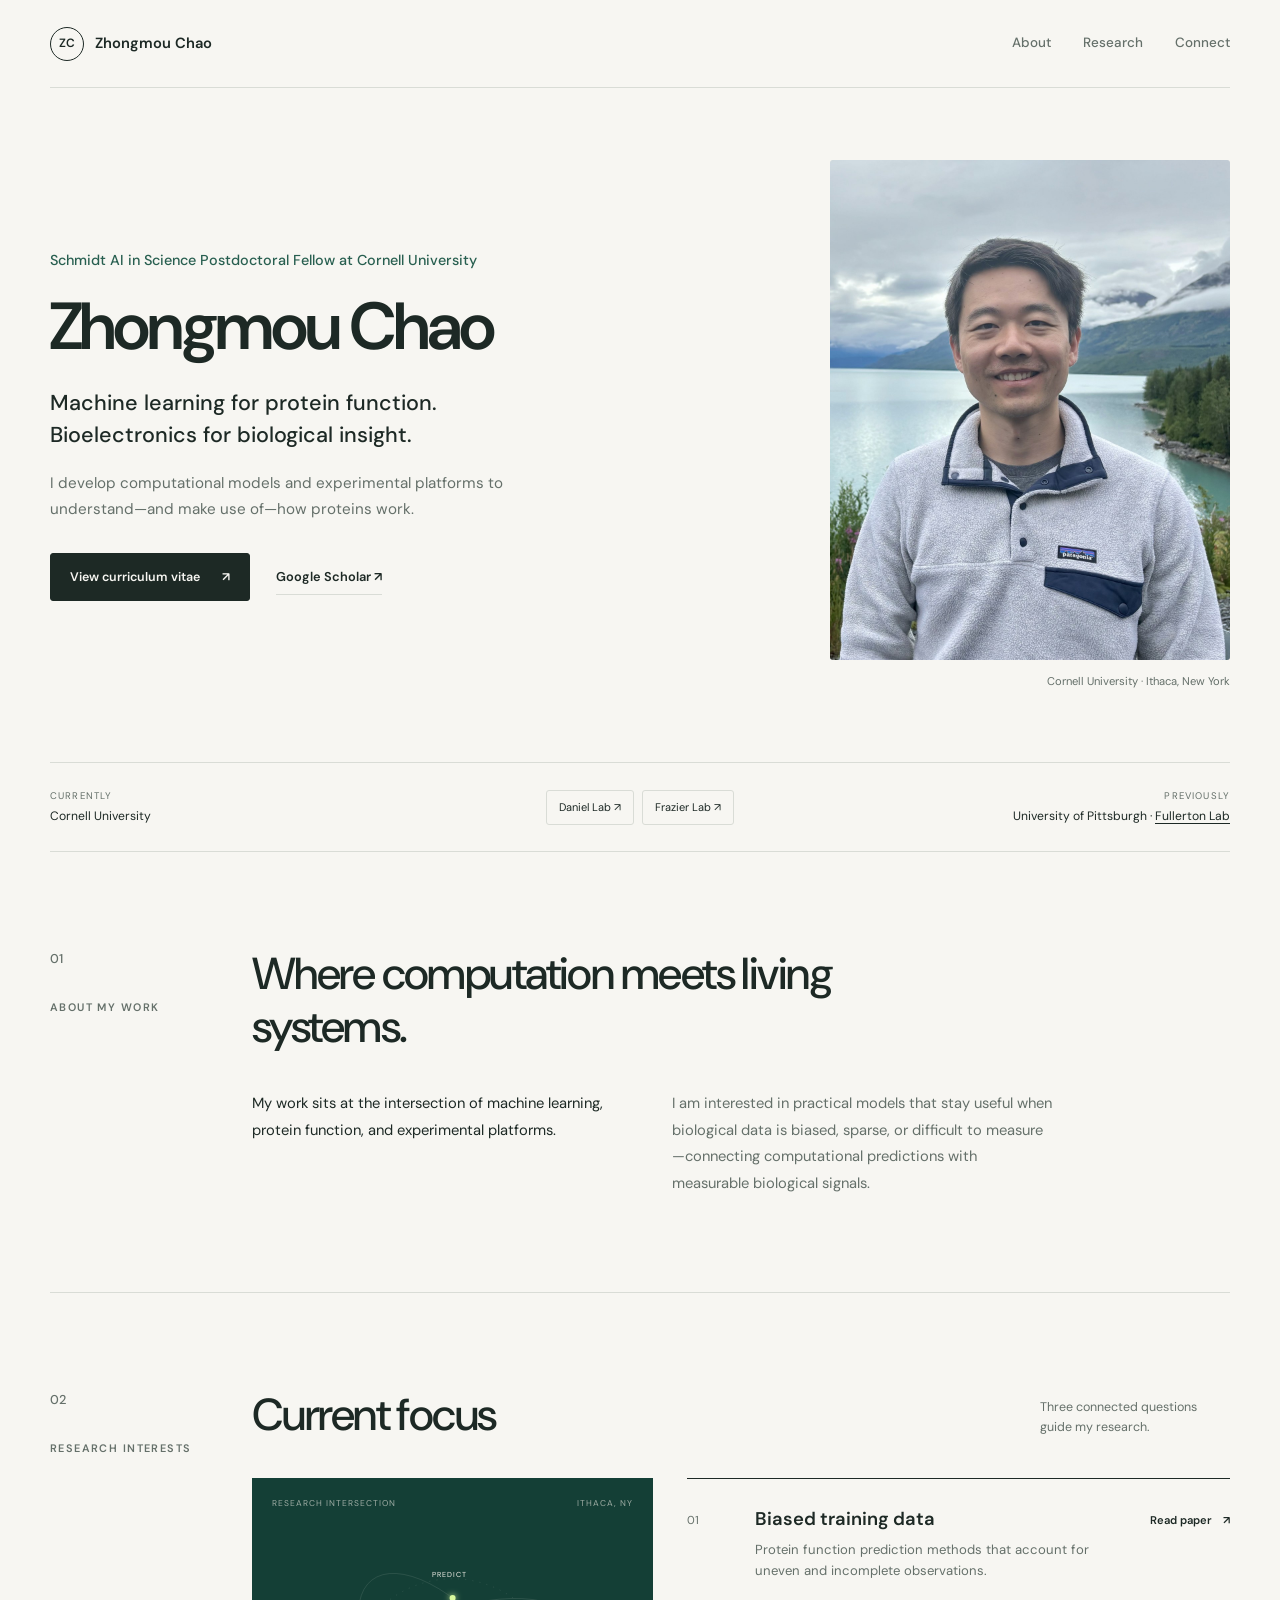
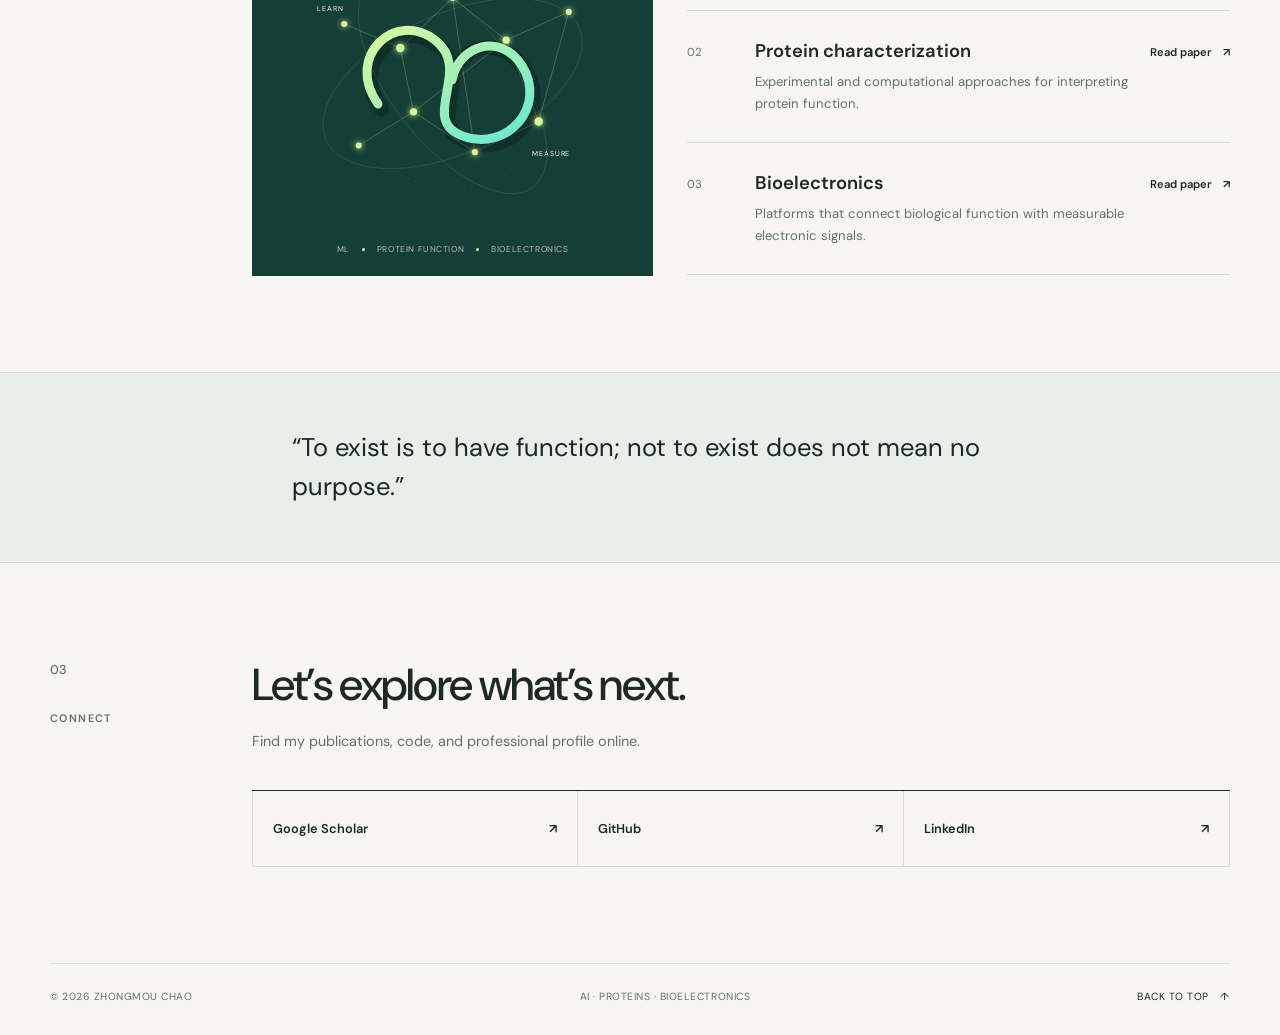
==== index.html @ 531c8c74 "Add files via upload replaced the index" ====
<!doctype html>
<html lang="en">
  <head>
    <meta charset="utf-8">
    <meta name="viewport" content="width=device-width, initial-scale=1">
    <meta name="description" content="Zhongmou Chao is a Schmidt AI in Science Postdoctoral Fellow at Cornell University, working across machine learning, protein function, and bioelectronics.">
    <meta name="theme-color" content="#f7f6f2">
    <title>Zhongmou Chao — Cornell University</title>
    <link rel="preconnect" href="https://fonts.googleapis.com">
    <link rel="preconnect" href="https://fonts.gstatic.com" crossorigin>
    <link href="https://fonts.googleapis.com/css2?family=DM+Sans:wght@400;500;600;700&amp;display=swap" rel="stylesheet">
    <link rel="stylesheet" href="style.css">
    <script src="script.js" type="module"></script>
  </head>
  <body>
    <a class="skip-link" href="#main">Skip to content</a>

    <header class="site-header">
      <a class="brand" href="#top" aria-label="Zhongmou Chao home">
        <span class="brand-mark" aria-hidden="true">ZC</span>
        <span>Zhongmou Chao</span>
      </a>
      <nav class="nav" aria-label="Primary navigation">
        <a href="#about">About</a>
        <a href="#research">Research</a>
        <a href="#links">Connect</a>
      </nav>
    </header>

    <main id="main">
      <section class="hero" id="top" aria-labelledby="hero-title">
        <div class="hero-copy reveal">
          <p class="eyebrow">Schmidt AI in Science Postdoctoral Fellow at Cornell University</p>
          <h1 id="hero-title">Zhongmou Chao</h1>
          <p class="intro">Machine learning for protein function.<br> Bioelectronics for biological insight.</p>
          <p class="hero-description">I develop computational models and experimental platforms to understand—and make use of—how proteins work.</p>
          <div class="hero-actions">
            <a class="button primary" href="26zc1003_CV.pdf" target="_blank" rel="noreferrer">View curriculum vitae <span aria-hidden="true">↗</span></a>
            <a class="text-link" href="https://scholar.google.com/citations?hl=en&amp;user=qKPkZWYAAAAJ" target="_blank" rel="noreferrer">Google Scholar <span aria-hidden="true">↗</span></a>
          </div>
        </div>

        <figure class="hero-portrait reveal">
          <img src="profile.jpg" alt="Portrait of Zhongmou Chao" width="1200" height="1500" fetchpriority="high">
          <figcaption>Cornell University · Ithaca, New York</figcaption>
        </figure>
      </section>

      <section class="affiliation-strip" aria-label="Current and previous affiliations">
        <p><span>Currently</span> Cornell University</p>
        <div class="lab-links">
          <a href="https://daniel.cbe.cornell.edu/" target="_blank" rel="noreferrer">Daniel Lab <span aria-hidden="true">↗</span></a>
          <a href="https://people.orie.cornell.edu/pfrazier/" target="_blank" rel="noreferrer">Frazier Lab <span aria-hidden="true">↗</span></a>
        </div>
        <p class="previous"><span>Previously</span> University of Pittsburgh · <a href="https://www.fullertonlab.pitt.edu/" target="_blank" rel="noreferrer">Fullerton Lab</a></p>
      </section>

      <section class="section about" id="about" aria-labelledby="about-title">
        <div class="section-index reveal"><span>01</span><p class="eyebrow">About my work</p></div>
        <div class="about-content reveal">
          <h2 id="about-title">Where computation meets living systems.</h2>
          <div class="about-copy">
            <p>My work sits at the intersection of machine learning, protein function, and experimental platforms.</p>
            <p>I am interested in practical models that stay useful when biological data is biased, sparse, or difficult to measure—connecting computational predictions with measurable biological signals.</p>
          </div>
        </div>
      </section>

      <section class="section research" id="research" aria-labelledby="research-title">
        <div class="section-index reveal"><span>02</span><p class="eyebrow">Research interests</p></div>
        <div class="research-content">
          <div class="section-heading reveal">
            <h2 id="research-title">Current focus</h2>
            <p>Three connected questions guide my research.</p>
          </div>
          <div class="research-showcase">
            <figure class="research-visual reveal">
              <div class="visual-topline"><span>Research intersection</span><span>Ithaca, NY</span></div>
              <svg class="protein-graphic" viewBox="0 0 600 520" role="img" aria-labelledby="graphic-title graphic-desc">
                <title id="graphic-title">Abstract protein network</title>
                <desc id="graphic-desc">Connected molecular forms representing computational and experimental protein research.</desc>
                <defs>
                  <linearGradient id="ribbon" x1="0" y1="0" x2="1" y2="1"><stop offset="0" stop-color="#d9f99d"/><stop offset="1" stop-color="#67e8d3"/></linearGradient>
                  <filter id="glow"><feGaussianBlur stdDeviation="5" result="blur"/><feMerge><feMergeNode in="blur"/><feMergeNode in="SourceGraphic"/></feMerge></filter>
                </defs>
                <g class="orbit" fill="none" stroke="rgba(244,241,233,.16)">
                  <ellipse cx="300" cy="260" rx="230" ry="116" transform="rotate(-24 300 260)"/>
                  <ellipse cx="300" cy="260" rx="218" ry="102" transform="rotate(52 300 260)"/>
                  <circle cx="300" cy="260" r="174" stroke-dasharray="2 10"/>
                </g>
                <g class="connections" fill="none" stroke="rgba(217,249,157,.4)" stroke-width="1">
                  <path d="M120 161L213 201L300 118L389 188L493 141"/>
                  <path d="M144 363L235 307L337 374L443 323L493 141"/>
                  <path d="M213 201L235 307L389 188L443 323"/>
                  <path d="M300 118L337 374"/>
                </g>
                <path class="ribbon-shadow" d="M182 303C126 224 211 146 277 197C341 247 249 329 322 356C397 384 464 306 421 239C379 174 310 197 299 254" fill="none" stroke="rgba(0,0,0,.25)" stroke-width="25" stroke-linecap="round"/>
                <path class="ribbon" d="M176 294C120 215 205 137 271 188C335 238 243 320 316 347C391 375 458 297 415 230C379 174 310 197 299 254" fill="none" stroke="url(#ribbon)" stroke-width="15" stroke-linecap="round"/>
                <g class="nodes" fill="#d9f99d" filter="url(#glow)">
                  <circle cx="120" cy="161" r="5"/><circle cx="213" cy="201" r="7"/><circle cx="300" cy="118" r="5"/>
                  <circle cx="389" cy="188" r="6"/><circle cx="493" cy="141" r="5"/><circle cx="144" cy="363" r="5"/>
                  <circle cx="235" cy="307" r="6"/><circle cx="337" cy="374" r="5"/><circle cx="443" cy="323" r="7"/>
                </g>
                <g fill="#f4f1e9" font-family="DM Sans, sans-serif" font-size="12" letter-spacing="1.5">
                  <text x="75" y="139">LEARN</text><text x="432" y="380">MEASURE</text><text x="266" y="83">PREDICT</text>
                </g>
              </svg>
              <figcaption class="visual-footer"><span>ML</span><i aria-hidden="true"></i><span>Protein function</span><i aria-hidden="true"></i><span>Bioelectronics</span></figcaption>
            </figure>
            <div class="research-list">
            <a class="research-item reveal" href="https://arxiv.org/abs/2605.06879" target="_blank" rel="noreferrer">
              <span class="research-number">01</span>
              <div><h3>Biased training data</h3><p>Protein function prediction methods that account for uneven and incomplete observations.</p></div>
              <span class="paper-link">Read paper <span aria-hidden="true">↗</span></span>
            </a>
            <a class="research-item reveal" href="https://www.nature.com/articles/s41467-024-49415-6" target="_blank" rel="noreferrer">
              <span class="research-number">02</span>
              <div><h3>Protein characterization</h3><p>Experimental and computational approaches for interpreting protein function.</p></div>
              <span class="paper-link">Read paper <span aria-hidden="true">↗</span></span>
            </a>
            <a class="research-item reveal" href="https://advanced.onlinelibrary.wiley.com/doi/full/10.1002/adfm.202528703" target="_blank" rel="noreferrer">
              <span class="research-number">03</span>
              <div><h3>Bioelectronics</h3><p>Platforms that connect biological function with measurable electronic signals.</p></div>
              <span class="paper-link">Read paper <span aria-hidden="true">↗</span></span>
            </a>
            </div>
          </div>
        </div>
      </section>

      <section class="statement reveal" aria-label="Research statement">
        <blockquote>“To exist is to have function; not to exist does not mean no purpose.”</blockquote>
      </section>

      <section class="section connect" id="links" aria-labelledby="links-title">
        <div class="section-index reveal"><span>03</span><p class="eyebrow">Connect</p></div>
        <div class="connect-content reveal">
          <h2 id="links-title">Let’s explore what’s next.</h2>
          <p>Find my publications, code, and professional profile online.</p>
          <div class="link-list">
            <a href="https://scholar.google.com/citations?hl=en&amp;user=qKPkZWYAAAAJ" target="_blank" rel="noreferrer"><span>Google Scholar</span><span aria-hidden="true">↗</span></a>
            <a href="https://github.com/zhongmouchao" target="_blank" rel="noreferrer"><span>GitHub</span><span aria-hidden="true">↗</span></a>
            <a href="https://www.linkedin.com/in/zhongmou-chao-8887517b/" target="_blank" rel="noreferrer"><span>LinkedIn</span><span aria-hidden="true">↗</span></a>
          </div>
        </div>
      </section>
    </main>

    <footer class="site-footer">
      <span>&copy; <span id="year">2026</span> Zhongmou Chao</span>
      <span>AI · Proteins · Bioelectronics</span>
      <a href="#top">Back to top <span aria-hidden="true">↑</span></a>
    </footer>
  </body>
</html>
---- style.css ----
:root {
  color-scheme: light;
  --paper: #f7f6f2;
  --ink: #1d2925;
  --muted: #65706a;
  --line: #d9dcd6;
  --accent: #285f50;
  --accent-soft: #e8efea;
  --content: 1180px;
  --sans: "DM Sans", -apple-system, BlinkMacSystemFont, "Segoe UI", sans-serif;
}

* { box-sizing: border-box; }
html { scroll-behavior: smooth; scroll-padding-top: 40px; }
body {
  margin: 0;
  background: var(--paper);
  color: var(--ink);
  font-family: var(--sans);
  font-size: 16px;
  line-height: 1.65;
  -webkit-font-smoothing: antialiased;
}
::selection { background: #dce8df; color: var(--ink); }
a { color: inherit; text-decoration: none; }
a, button { -webkit-tap-highlight-color: transparent; }
:focus-visible { outline: 2px solid var(--accent); outline-offset: 4px; }
.skip-link {
  position: fixed;
  top: 10px;
  left: 10px;
  z-index: 100;
  padding: 10px 16px;
  background: var(--ink);
  color: var(--paper);
  transform: translateY(-150%);
}
.skip-link:focus { transform: translateY(0); }

.site-header {
  display: flex;
  width: min(var(--content), calc(100% - 64px));
  min-height: 88px;
  margin: 0 auto;
  align-items: center;
  justify-content: space-between;
  border-bottom: 1px solid var(--line);
}
.brand { display: inline-flex; align-items: center; gap: 11px; font-size: 0.92rem; font-weight: 600; }
.brand-mark {
  display: grid;
  width: 34px;
  height: 34px;
  place-items: center;
  border: 1px solid var(--ink);
  border-radius: 50%;
  font-size: 0.75rem;
  font-weight: 600;
}
.nav { display: flex; align-items: center; gap: 32px; }
.nav a { color: var(--muted); font-size: 0.84rem; font-weight: 500; }
.nav a:hover { color: var(--ink); text-decoration: underline; text-underline-offset: 6px; }

.hero {
  display: grid;
  width: min(var(--content), calc(100% - 64px));
  margin: 0 auto;
  padding: 72px 0;
  grid-template-columns: minmax(0, 1.15fr) minmax(300px, 0.7fr);
  gap: clamp(48px, 8vw, 110px);
  align-items: center;
}
.hero-copy { max-width: 660px; }
.eyebrow {
  margin: 0 0 22px;
  color: var(--muted);
  font-size: 0.68rem;
  font-weight: 600;
  letter-spacing: 0.13em;
  line-height: 1.5;
  text-transform: uppercase;
}
.hero .eyebrow {
  max-width: 560px;
  margin-bottom: 20px;
  color: var(--accent);
  font-size: 0.9rem;
  font-weight: 500;
  letter-spacing: 0;
  text-transform: none;
}
h1, h2, h3, p, blockquote { margin-top: 0; }
h1, h2, h3 { font-family: var(--sans); }
h1 {
  margin-bottom: 24px;
  font-size: clamp(3rem, 5.2vw, 4.6rem);
  font-weight: 600;
  letter-spacing: -0.045em;
  line-height: 1.08;
}
h2 {
  margin-bottom: 36px;
  font-size: clamp(2rem, 3.5vw, 3rem);
  font-weight: 500;
  letter-spacing: -0.035em;
  line-height: 1.18;
}
h3 { font-weight: 600; }
.intro { margin-bottom: 18px; font-size: clamp(1.12rem, 1.7vw, 1.35rem); font-weight: 500; line-height: 1.5; }
.hero-description { max-width: 540px; margin-bottom: 30px; color: var(--muted); font-size: 0.95rem; line-height: 1.75; }
.hero-actions { display: flex; flex-wrap: wrap; align-items: center; gap: 20px 26px; }
.button {
  display: inline-flex;
  min-height: 48px;
  align-items: center;
  justify-content: center;
  gap: 22px;
  padding: 0 19px;
  border: 1px solid var(--ink);
  border-radius: 3px;
  font-size: 0.78rem;
  font-weight: 600;
}
.button.primary { background: var(--ink); color: var(--paper); }
.button.primary:hover { background: var(--accent); border-color: var(--accent); }
.text-link { border-bottom: 1px solid var(--line); padding: 7px 0; font-size: 0.8rem; font-weight: 600; }
.text-link:hover { border-color: var(--ink); }

.hero-portrait { width: 100%; max-width: 400px; margin: 0 0 0 auto; }
.hero-portrait img {
  display: block;
  width: 100%;
  height: auto;
  aspect-ratio: 4 / 5;
  border-radius: 3px;
  object-fit: cover;
}
.hero-portrait figcaption { margin-top: 12px; color: var(--muted); font-size: 0.7rem; text-align: right; }

.affiliation-strip {
  display: grid;
  width: min(var(--content), calc(100% - 64px));
  margin: 0 auto;
  padding: 25px 0;
  border-top: 1px solid var(--line);
  border-bottom: 1px solid var(--line);
  grid-template-columns: 1fr auto 1fr;
  gap: 28px;
  align-items: center;
  font-size: 0.76rem;
}
.affiliation-strip p { margin: 0; }
.affiliation-strip p > span { display: block; margin-bottom: 2px; color: var(--muted); font-size: 0.6rem; letter-spacing: 0.12em; text-transform: uppercase; }
.lab-links { display: flex; gap: 8px; }
.lab-links a { padding: 7px 12px; border: 1px solid var(--line); border-radius: 3px; font-size: 0.69rem; }
.lab-links a:hover { background: var(--accent-soft); border-color: #bccdc2; }
.previous { text-align: right; }
.previous a { text-decoration: underline; text-underline-offset: 3px; }

.section {
  display: grid;
  width: min(var(--content), calc(100% - 64px));
  margin: 0 auto;
  padding: 96px 0;
  grid-template-columns: 160px minmax(0, 1fr);
  gap: 42px;
}
.section-index span { display: block; margin-bottom: 30px; color: var(--muted); font-size: 0.8rem; font-weight: 500; }
.section-index .eyebrow { margin: 0; }
.about { border-bottom: 1px solid var(--line); }
.about-content h2 { max-width: 720px; }
.about-copy { display: grid; max-width: 800px; grid-template-columns: 1fr 1fr; gap: 40px; }
.about-copy p { margin: 0; color: var(--muted); font-size: 0.92rem; line-height: 1.8; }
.about-copy p:first-child { color: var(--ink); }

.section-heading { display: flex; align-items: end; justify-content: space-between; gap: 24px; }
.section-heading h2 { margin-bottom: 36px; }
.section-heading > p { max-width: 190px; margin-bottom: 40px; color: var(--muted); font-size: 0.78rem; }
.research-showcase { display: grid; grid-template-columns: minmax(280px, .85fr) minmax(0, 1.15fr); gap: 34px; align-items: start; }
.research-visual { position: sticky; top: 24px; overflow: hidden; margin: 0; padding: 20px; background: #143f36; color: #f4f1e9; }
.visual-topline, .visual-footer { position: relative; z-index: 2; display: flex; justify-content: space-between; gap: 12px; font-size: 0.53rem; letter-spacing: 0.12em; line-height: 1.5; text-transform: uppercase; }
.visual-topline { color: rgba(244,241,233,.62); }
.protein-graphic { display: block; width: 100%; height: auto; margin: 16px 0 4px; }
.visual-footer { align-items: center; justify-content: center; color: rgba(244,241,233,.72); letter-spacing: 0.07em; }
.visual-footer i { width: 3px; height: 3px; border-radius: 50%; background: #d9f99d; }
.nodes circle { transform-box: fill-box; transform-origin: center; animation: pulse 4s ease-in-out infinite; }
.nodes circle:nth-child(2n) { animation-delay: -2s; }
.ribbon { stroke-dasharray: 900; stroke-dashoffset: 900; animation: draw 1.8s 200ms ease forwards; }
@keyframes draw { to { stroke-dashoffset: 0; } }
@keyframes pulse { 0%, 100% { opacity: .65; transform: scale(.9); } 50% { opacity: 1; transform: scale(1.18); } }
.research-list { border-top: 1px solid var(--ink); }
.research-item {
  display: grid;
  padding: 28px 0;
  border-bottom: 1px solid var(--line);
  grid-template-columns: 48px minmax(0, 1fr) auto;
  gap: 20px;
  align-items: start;
}
.research-item:hover { background: var(--accent-soft); }
.research-number { padding-top: 4px; color: var(--muted); font-size: 0.72rem; }
.research-item h3 { margin-bottom: 7px; font-size: 1.15rem; line-height: 1.35; }
.research-item p { max-width: 550px; margin: 0; color: var(--muted); font-size: 0.82rem; }
.paper-link { padding-top: 4px; font-size: 0.7rem; font-weight: 600; white-space: nowrap; }
.paper-link span { margin-left: 8px; }

.statement { padding: 56px max(32px, calc((100vw - var(--content)) / 2 + 202px)); background: var(--accent-soft); border-top: 1px solid var(--line); border-bottom: 1px solid var(--line); }
.statement blockquote { max-width: 800px; margin-bottom: 0; font-size: clamp(1.25rem, 2vw, 1.65rem); font-weight: 400; line-height: 1.5; }

.connect { padding-top: 96px; padding-bottom: 96px; }
.connect-content h2 { margin-bottom: 18px; }
.connect-content > p { margin-bottom: 36px; color: var(--muted); font-size: 0.9rem; }
.link-list { display: grid; border-top: 1px solid var(--ink); grid-template-columns: repeat(3, 1fr); }
.link-list a { display: flex; min-height: 76px; align-items: center; justify-content: space-between; padding: 0 20px; border-right: 1px solid var(--line); border-bottom: 1px solid var(--line); font-size: 0.8rem; font-weight: 600; }
.link-list a:first-child { border-left: 1px solid var(--line); }
.link-list a:hover { background: var(--accent-soft); }

.site-footer { display: flex; width: min(var(--content), calc(100% - 64px)); margin: 0 auto; padding: 24px 0 30px; border-top: 1px solid var(--line); align-items: center; justify-content: space-between; color: var(--muted); font-size: 0.65rem; letter-spacing: 0.05em; text-transform: uppercase; }
.site-footer a { color: var(--ink); }
.site-footer a span { margin-left: 8px; }

.reveal { opacity: 0; transform: translateY(12px); transition: opacity 450ms ease, transform 450ms ease; }
.reveal.is-visible { opacity: 1; transform: translateY(0); }
.hero-portrait.reveal { transition-delay: 80ms; }

@media (max-width: 1000px) {
  .hero { grid-template-columns: minmax(0, 1fr) minmax(280px, .7fr); gap: 44px; }
  .section { grid-template-columns: 120px minmax(0, 1fr); gap: 30px; }
  .affiliation-strip { grid-template-columns: 1fr auto; }
  .affiliation-strip .previous { display: none; }
}

@media (max-width: 760px) {
  .site-header, .hero, .affiliation-strip, .section, .site-footer { width: calc(100% - 40px); }
  .hero { padding: 56px 0; grid-template-columns: 1fr; gap: 44px; }
  .hero-copy { max-width: 620px; }
  .hero-portrait { max-width: 380px; margin: 0; }
  .section { padding: 72px 0; grid-template-columns: 1fr; gap: 32px; }
  .section-index { display: flex; align-items: center; gap: 16px; }
  .section-index span { margin: 0; }
  .about-copy { gap: 28px; }
  .research-showcase { grid-template-columns: 1fr; }
  .research-visual { position: relative; top: auto; max-width: 480px; }
  .statement { padding: 44px 32px; }
}

@media (max-width: 520px) {
  .site-header { width: calc(100% - 32px); min-height: 76px; }
  .brand > span:last-child { display: none; }
  .nav { gap: 22px; }
  .nav a { font-size: 0.76rem; }
  .hero, .affiliation-strip, .section, .site-footer { width: calc(100% - 32px); }
  .hero { padding: 44px 0; gap: 36px; }
  .hero .eyebrow { font-size: 0.82rem; }
  h1 { font-size: 2.8rem; }
  h2 { font-size: 2rem; }
  .intro { font-size: 1.05rem; }
  .intro br { display: none; }
  .intro br::after { content: " "; }
  .hero-description { font-size: 0.9rem; }
  .hero-portrait { max-width: 100%; }
  .hero-portrait figcaption { text-align: left; }
  .affiliation-strip { grid-template-columns: 1fr; gap: 18px; }
  .lab-links { flex-wrap: wrap; }
  .section { padding: 60px 0; gap: 28px; }
  .about-copy { grid-template-columns: 1fr; gap: 16px; }
  .section-heading { display: block; }
  .section-heading h2 { margin-bottom: 14px; }
  .section-heading > p { margin-bottom: 28px; }
  .research-item { padding: 24px 0; grid-template-columns: 30px minmax(0, 1fr); gap: 12px; }
  .research-item h3 { font-size: 1.05rem; }
  .paper-link { grid-column: 2; padding-top: 0; }
  .statement { padding: 36px 24px; }
  .link-list { grid-template-columns: 1fr; }
  .link-list a, .link-list a:first-child { min-height: 62px; border-left: 1px solid var(--line); }
  .site-footer { flex-wrap: wrap; gap: 12px 24px; }
  .site-footer > span:nth-child(2) { display: none; }
}

@media (prefers-reduced-motion: reduce) {
  html { scroll-behavior: auto; }
  *, *::before, *::after { animation-duration: .01ms !important; animation-iteration-count: 1 !important; transition-duration: .01ms !important; }
  .reveal { opacity: 1; transform: none; }
  .ribbon { stroke-dashoffset: 0; }
}
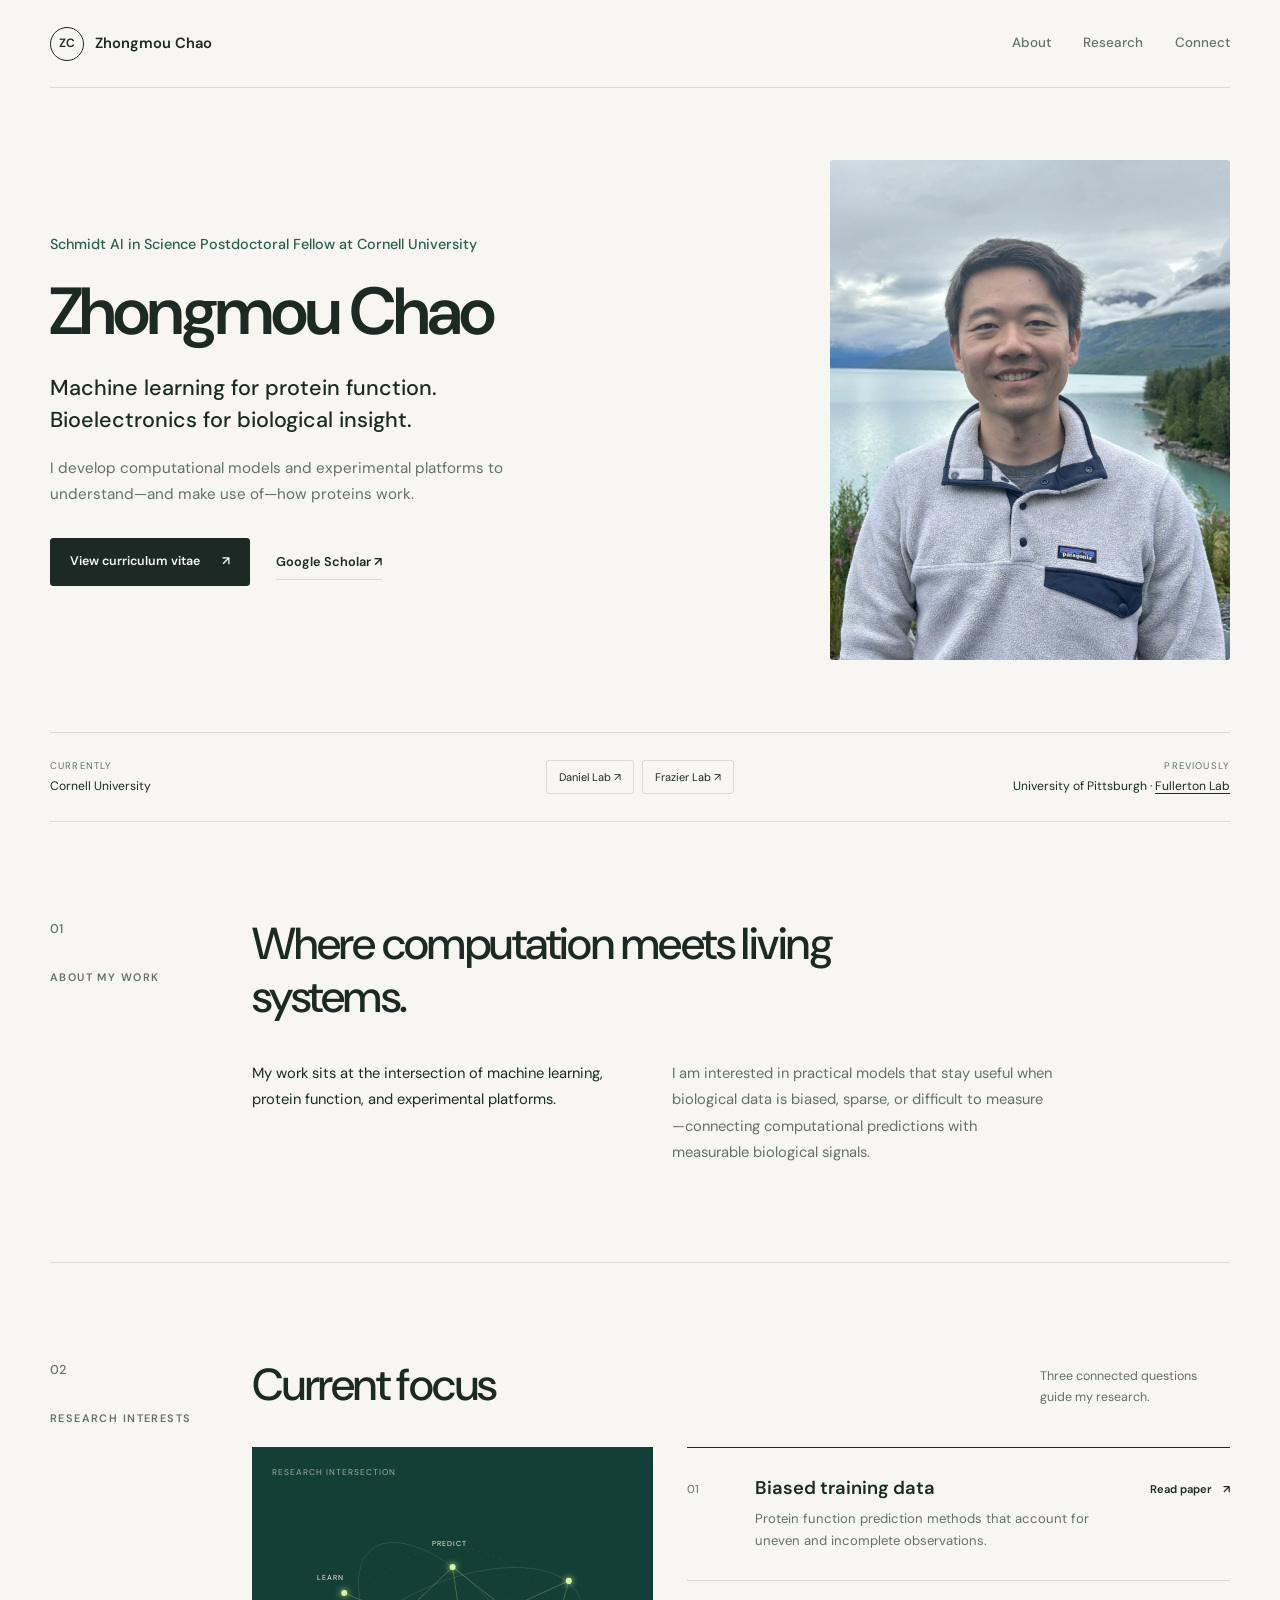
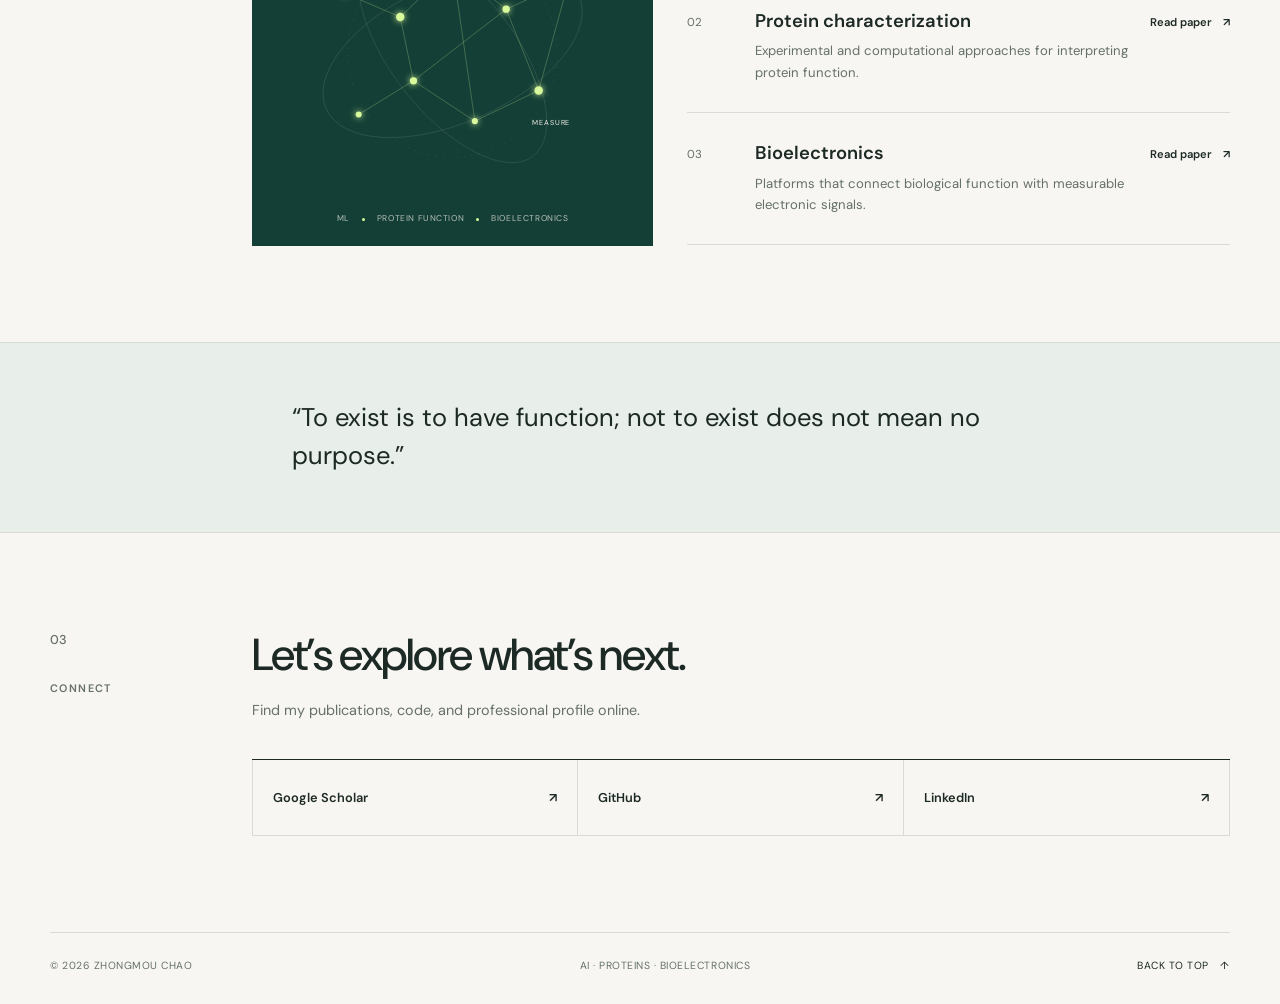
==== commit 5c0d8cd9: "Add files via upload updated the index" ====
--- a/index.html
+++ b/index.html
@@ -42,7 +42,6 @@
 
         <figure class="hero-portrait reveal">
           <img src="profile.jpg" alt="Portrait of Zhongmou Chao" width="1200" height="1500" fetchpriority="high">
-          <figcaption>Cornell University · Ithaca, New York</figcaption>
         </figure>
       </section>
 
@@ -75,7 +74,7 @@
           </div>
           <div class="research-showcase">
             <figure class="research-visual reveal">
-              <div class="visual-topline"><span>Research intersection</span><span>Ithaca, NY</span></div>
+              <div class="visual-topline"><span>Research intersection</span></div>
               <svg class="protein-graphic" viewBox="0 0 600 520" role="img" aria-labelledby="graphic-title graphic-desc">
                 <title id="graphic-title">Abstract protein network</title>
                 <desc id="graphic-desc">Connected molecular forms representing computational and experimental protein research.</desc>
@@ -94,8 +93,6 @@
                   <path d="M213 201L235 307L389 188L443 323"/>
                   <path d="M300 118L337 374"/>
                 </g>
-                <path class="ribbon-shadow" d="M182 303C126 224 211 146 277 197C341 247 249 329 322 356C397 384 464 306 421 239C379 174 310 197 299 254" fill="none" stroke="rgba(0,0,0,.25)" stroke-width="25" stroke-linecap="round"/>
-                <path class="ribbon" d="M176 294C120 215 205 137 271 188C335 238 243 320 316 347C391 375 458 297 415 230C379 174 310 197 299 254" fill="none" stroke="url(#ribbon)" stroke-width="15" stroke-linecap="round"/>
                 <g class="nodes" fill="#d9f99d" filter="url(#glow)">
                   <circle cx="120" cy="161" r="5"/><circle cx="213" cy="201" r="7"/><circle cx="300" cy="118" r="5"/>
                   <circle cx="389" cy="188" r="6"/><circle cx="493" cy="141" r="5"/><circle cx="144" cy="363" r="5"/>
--- a/style.css
+++ b/style.css
@@ -135,7 +135,6 @@
   border-radius: 3px;
   object-fit: cover;
 }
-.hero-portrait figcaption { margin-top: 12px; color: var(--muted); font-size: 0.7rem; text-align: right; }
 
 .affiliation-strip {
   display: grid;
@@ -259,7 +258,6 @@
   .intro br::after { content: " "; }
   .hero-description { font-size: 0.9rem; }
   .hero-portrait { max-width: 100%; }
-  .hero-portrait figcaption { text-align: left; }
   .affiliation-strip { grid-template-columns: 1fr; gap: 18px; }
   .lab-links { flex-wrap: wrap; }
   .section { padding: 60px 0; gap: 28px; }
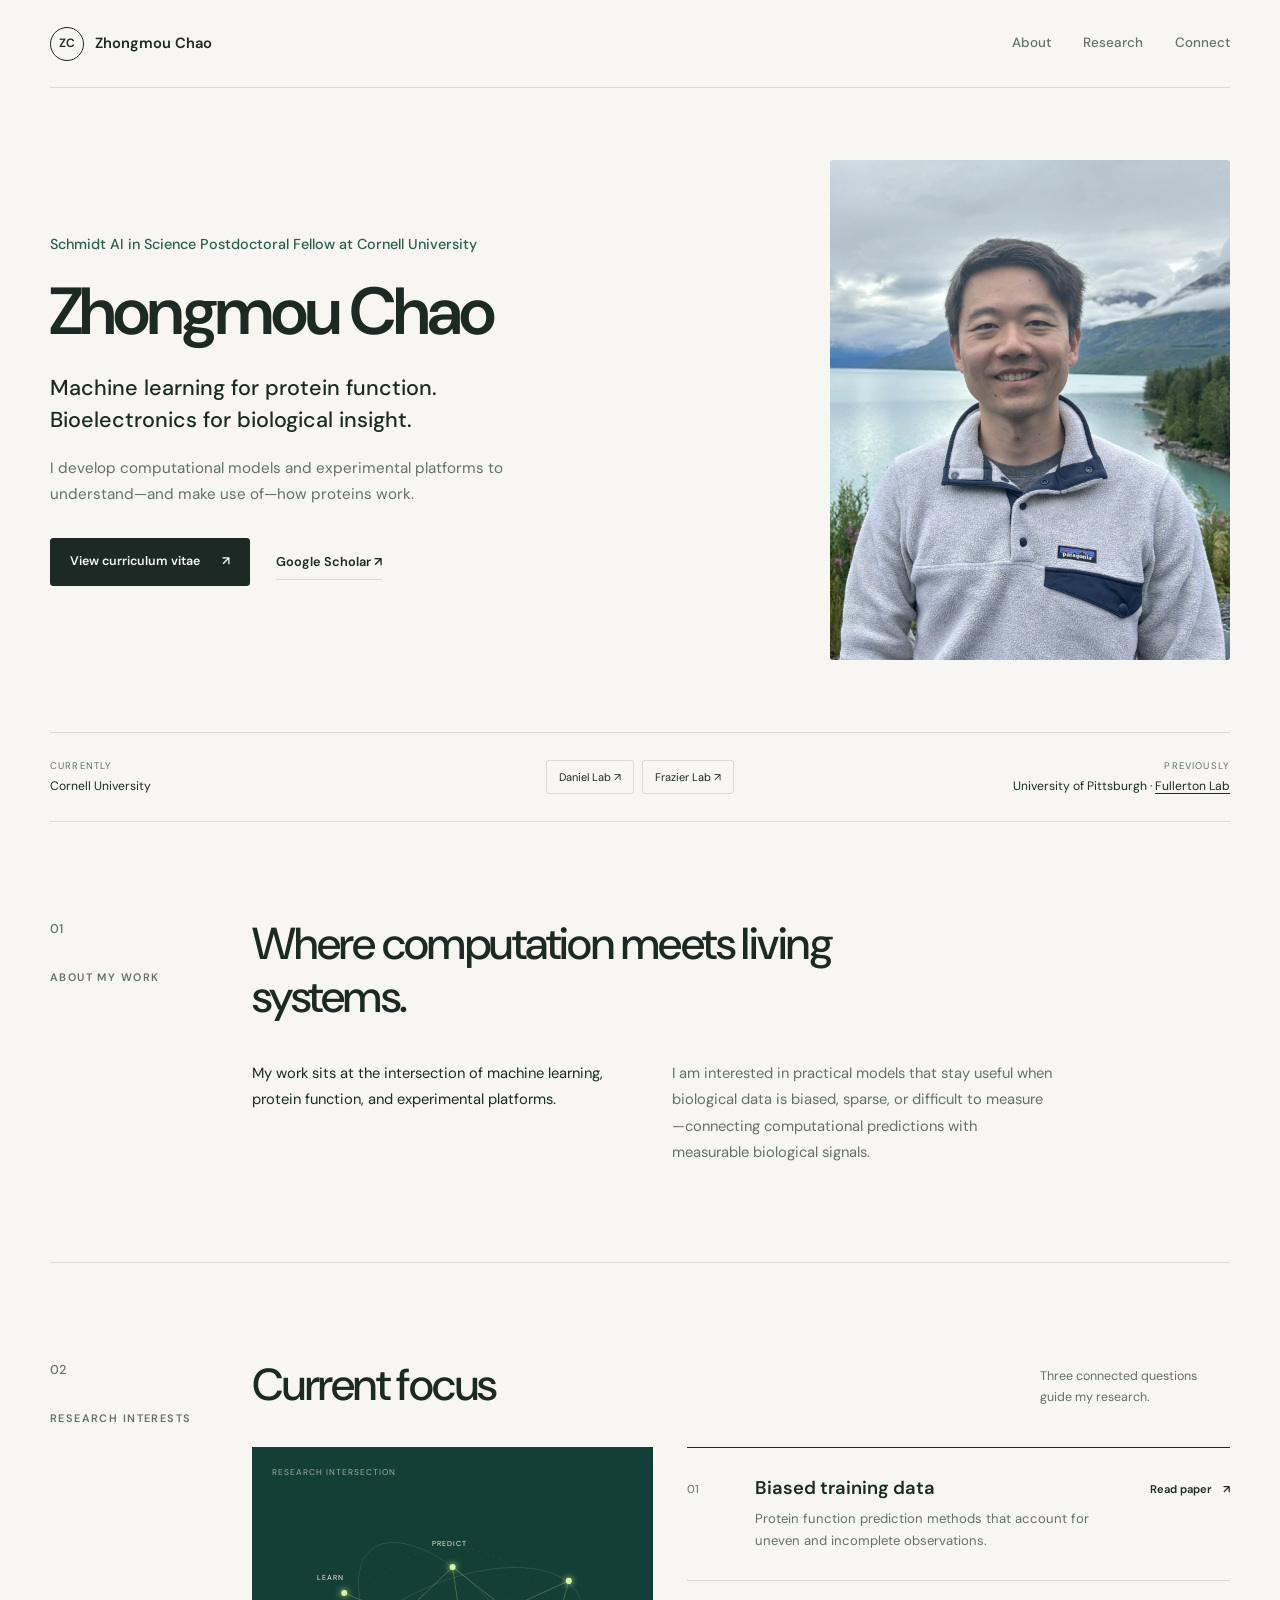
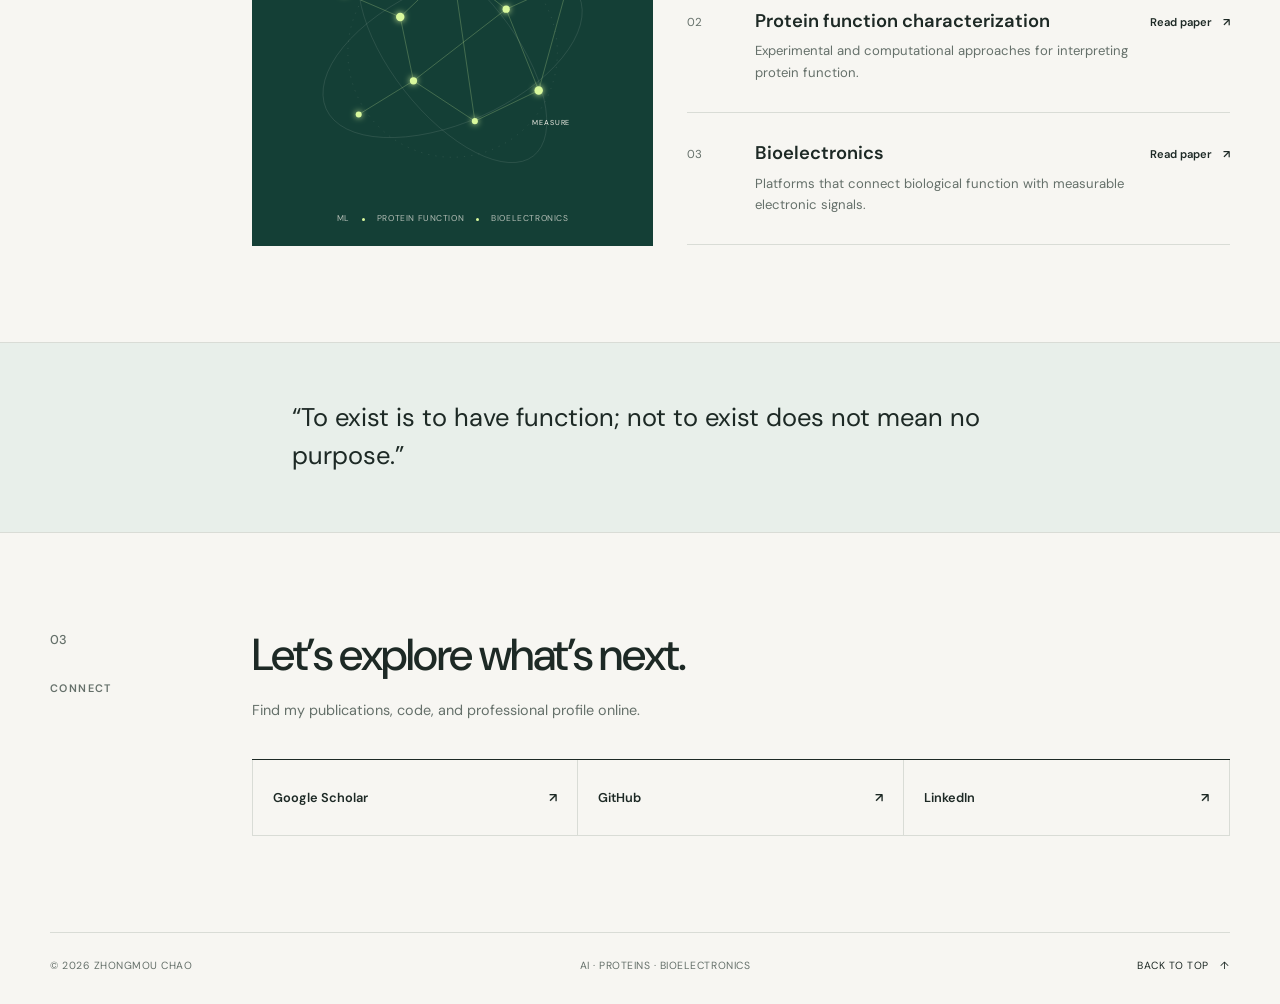
==== commit 676e96a1: "Update section title for protein characterization" ====
--- a/index.html
+++ b/index.html
@@ -112,7 +112,7 @@
             </a>
             <a class="research-item reveal" href="https://www.nature.com/articles/s41467-024-49415-6" target="_blank" rel="noreferrer">
               <span class="research-number">02</span>
-              <div><h3>Protein characterization</h3><p>Experimental and computational approaches for interpreting protein function.</p></div>
+              <div><h3>Protein function characterization</h3><p>Experimental and computational approaches for interpreting protein function.</p></div>
               <span class="paper-link">Read paper <span aria-hidden="true">↗</span></span>
             </a>
             <a class="research-item reveal" href="https://advanced.onlinelibrary.wiley.com/doi/full/10.1002/adfm.202528703" target="_blank" rel="noreferrer">
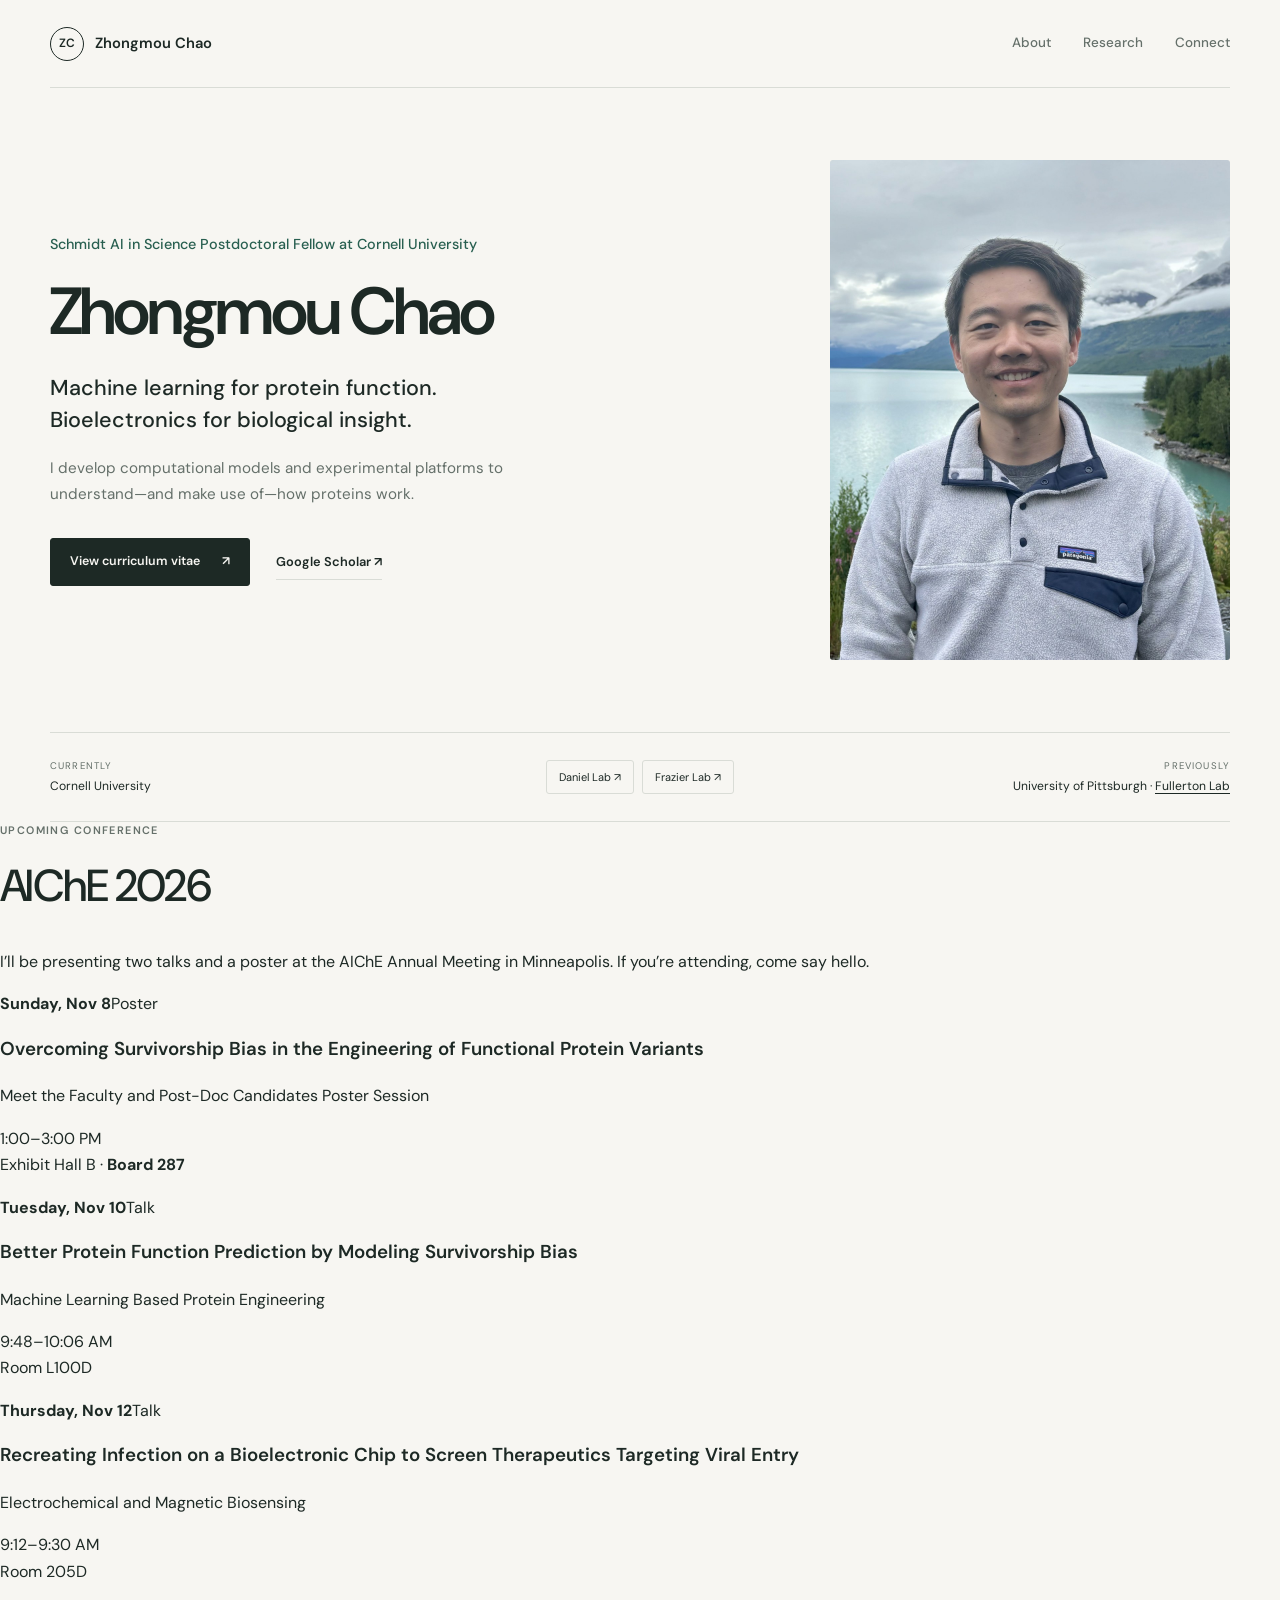
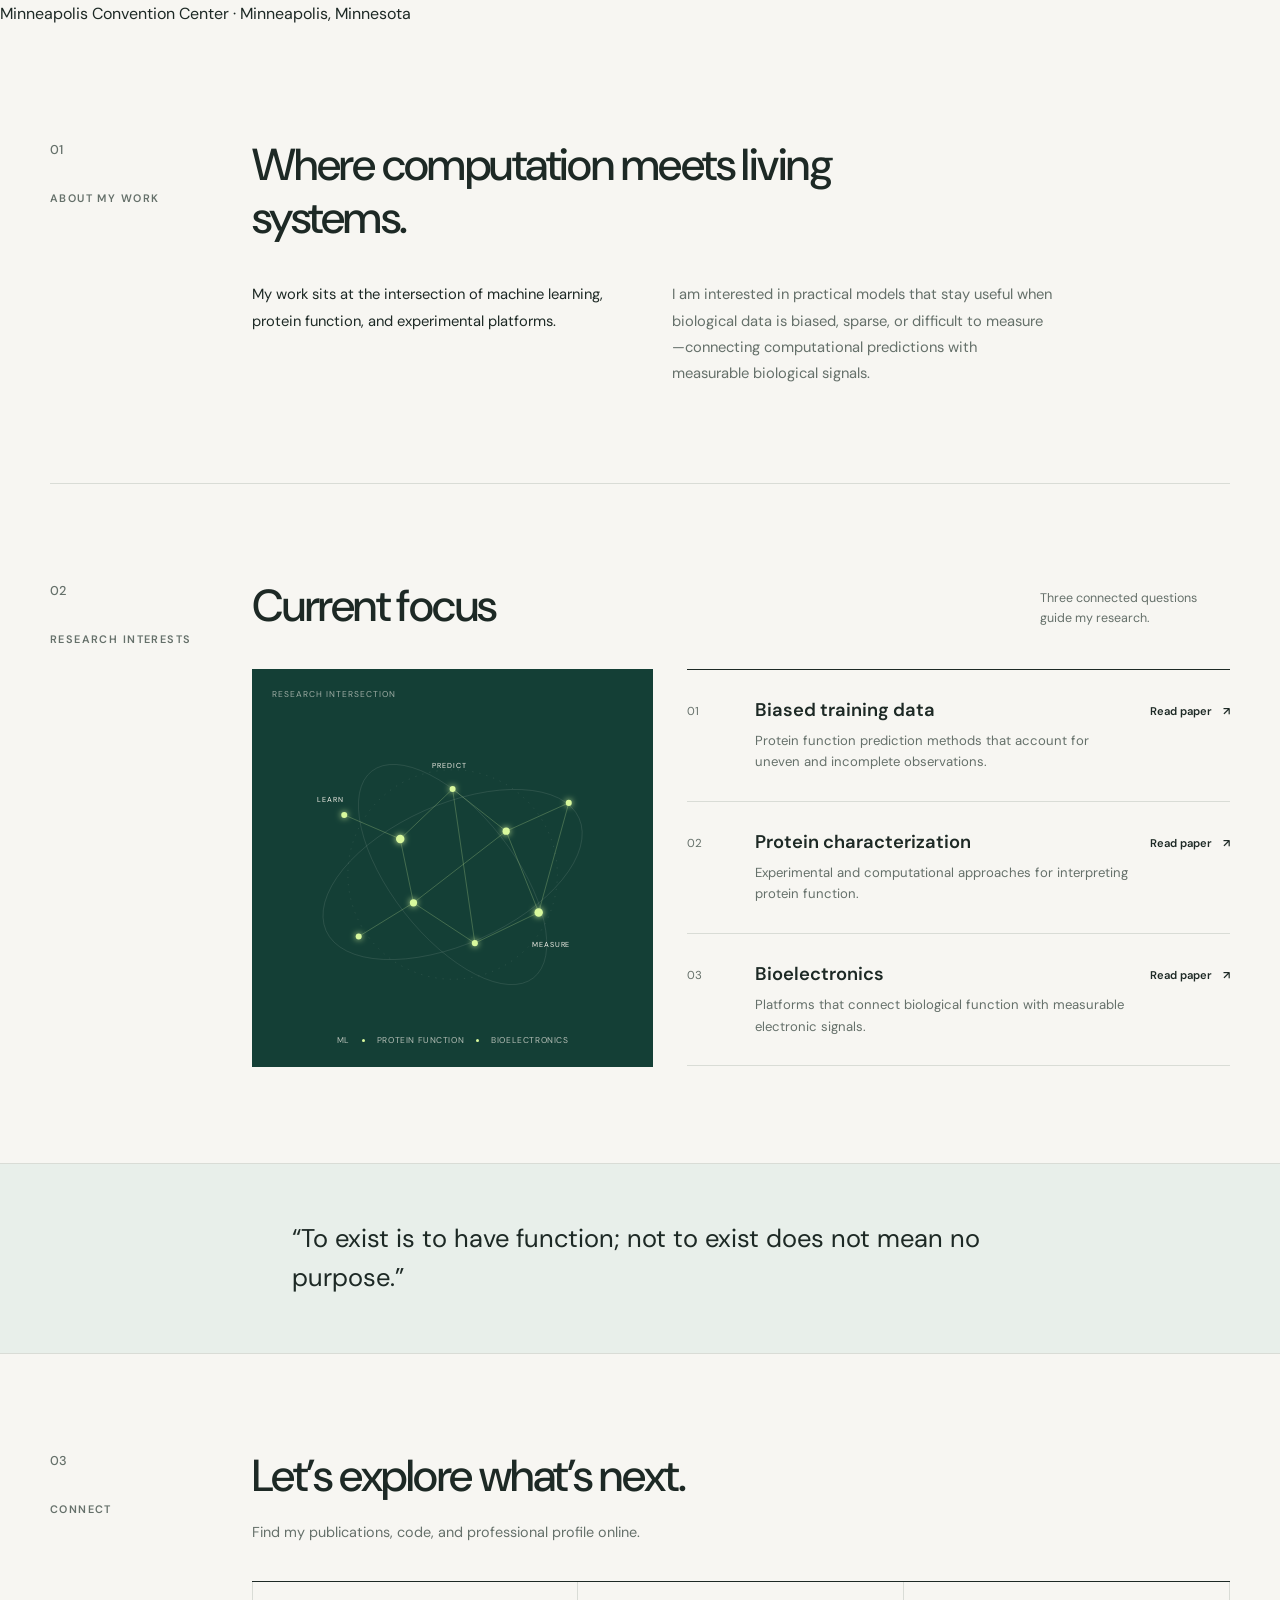
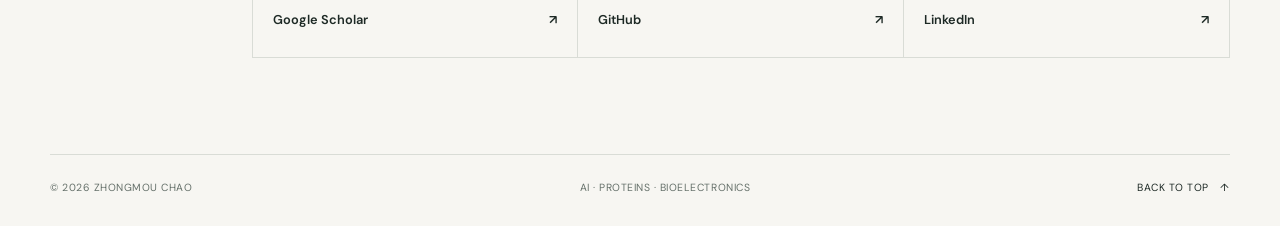
==== commit 0f99b9a8: "Add files via upload" ====
--- a/index.html
+++ b/index.html
@@ -53,6 +53,45 @@
         </div>
         <p class="previous"><span>Previously</span> University of Pittsburgh · <a href="https://www.fullertonlab.pitt.edu/" target="_blank" rel="noreferrer">Fullerton Lab</a></p>
       </section>
+
+      <!-- Temporary AIChE 2026 section. It automatically hides on November 13, 2026. -->
+      <section class="conference" data-conference-end="2026-11-13T00:00:00-06:00" aria-labelledby="conference-title">
+        <div class="conference-heading">
+          <div>
+            <p class="eyebrow">Upcoming conference</p>
+            <h2 id="conference-title">AIChE 2026</h2>
+          </div>
+          <p>I’ll be presenting two talks and a poster at the AIChE Annual Meeting in Minneapolis. If you’re attending, come say hello.</p>
+        </div>
+        <div class="conference-events">
+          <article class="conference-event">
+            <p class="event-date"><strong>Sunday, Nov 8</strong><span>Poster</span></p>
+            <div class="event-details">
+              <h3>Overcoming Survivorship Bias in the Engineering of Functional Protein Variants</h3>
+              <p>Meet the Faculty and Post-Doc Candidates Poster Session</p>
+            </div>
+            <p class="event-logistics">1:00–3:00 PM<br>Exhibit Hall B · <strong>Board 287</strong></p>
+          </article>
+          <article class="conference-event">
+            <p class="event-date"><strong>Tuesday, Nov 10</strong><span>Talk</span></p>
+            <div class="event-details">
+              <h3>Better Protein Function Prediction by Modeling Survivorship Bias</h3>
+              <p>Machine Learning Based Protein Engineering</p>
+            </div>
+            <p class="event-logistics">9:48–10:06 AM<br>Room L100D</p>
+          </article>
+          <article class="conference-event">
+            <p class="event-date"><strong>Thursday, Nov 12</strong><span>Talk</span></p>
+            <div class="event-details">
+              <h3>Recreating Infection on a Bioelectronic Chip to Screen Therapeutics Targeting Viral Entry</h3>
+              <p>Electrochemical and Magnetic Biosensing</p>
+            </div>
+            <p class="event-logistics">9:12–9:30 AM<br>Room 205D</p>
+          </article>
+        </div>
+        <p class="conference-venue">Minneapolis Convention Center · Minneapolis, Minnesota</p>
+      </section>
+      <!-- End temporary AIChE 2026 section. -->
 
       <section class="section about" id="about" aria-labelledby="about-title">
         <div class="section-index reveal"><span>01</span><p class="eyebrow">About my work</p></div>
@@ -112,7 +151,7 @@
             </a>
             <a class="research-item reveal" href="https://www.nature.com/articles/s41467-024-49415-6" target="_blank" rel="noreferrer">
               <span class="research-number">02</span>
-              <div><h3>Protein function characterization</h3><p>Experimental and computational approaches for interpreting protein function.</p></div>
+              <div><h3>Protein characterization</h3><p>Experimental and computational approaches for interpreting protein function.</p></div>
               <span class="paper-link">Read paper <span aria-hidden="true">↗</span></span>
             </a>
             <a class="research-item reveal" href="https://advanced.onlinelibrary.wiley.com/doi/full/10.1002/adfm.202528703" target="_blank" rel="noreferrer">
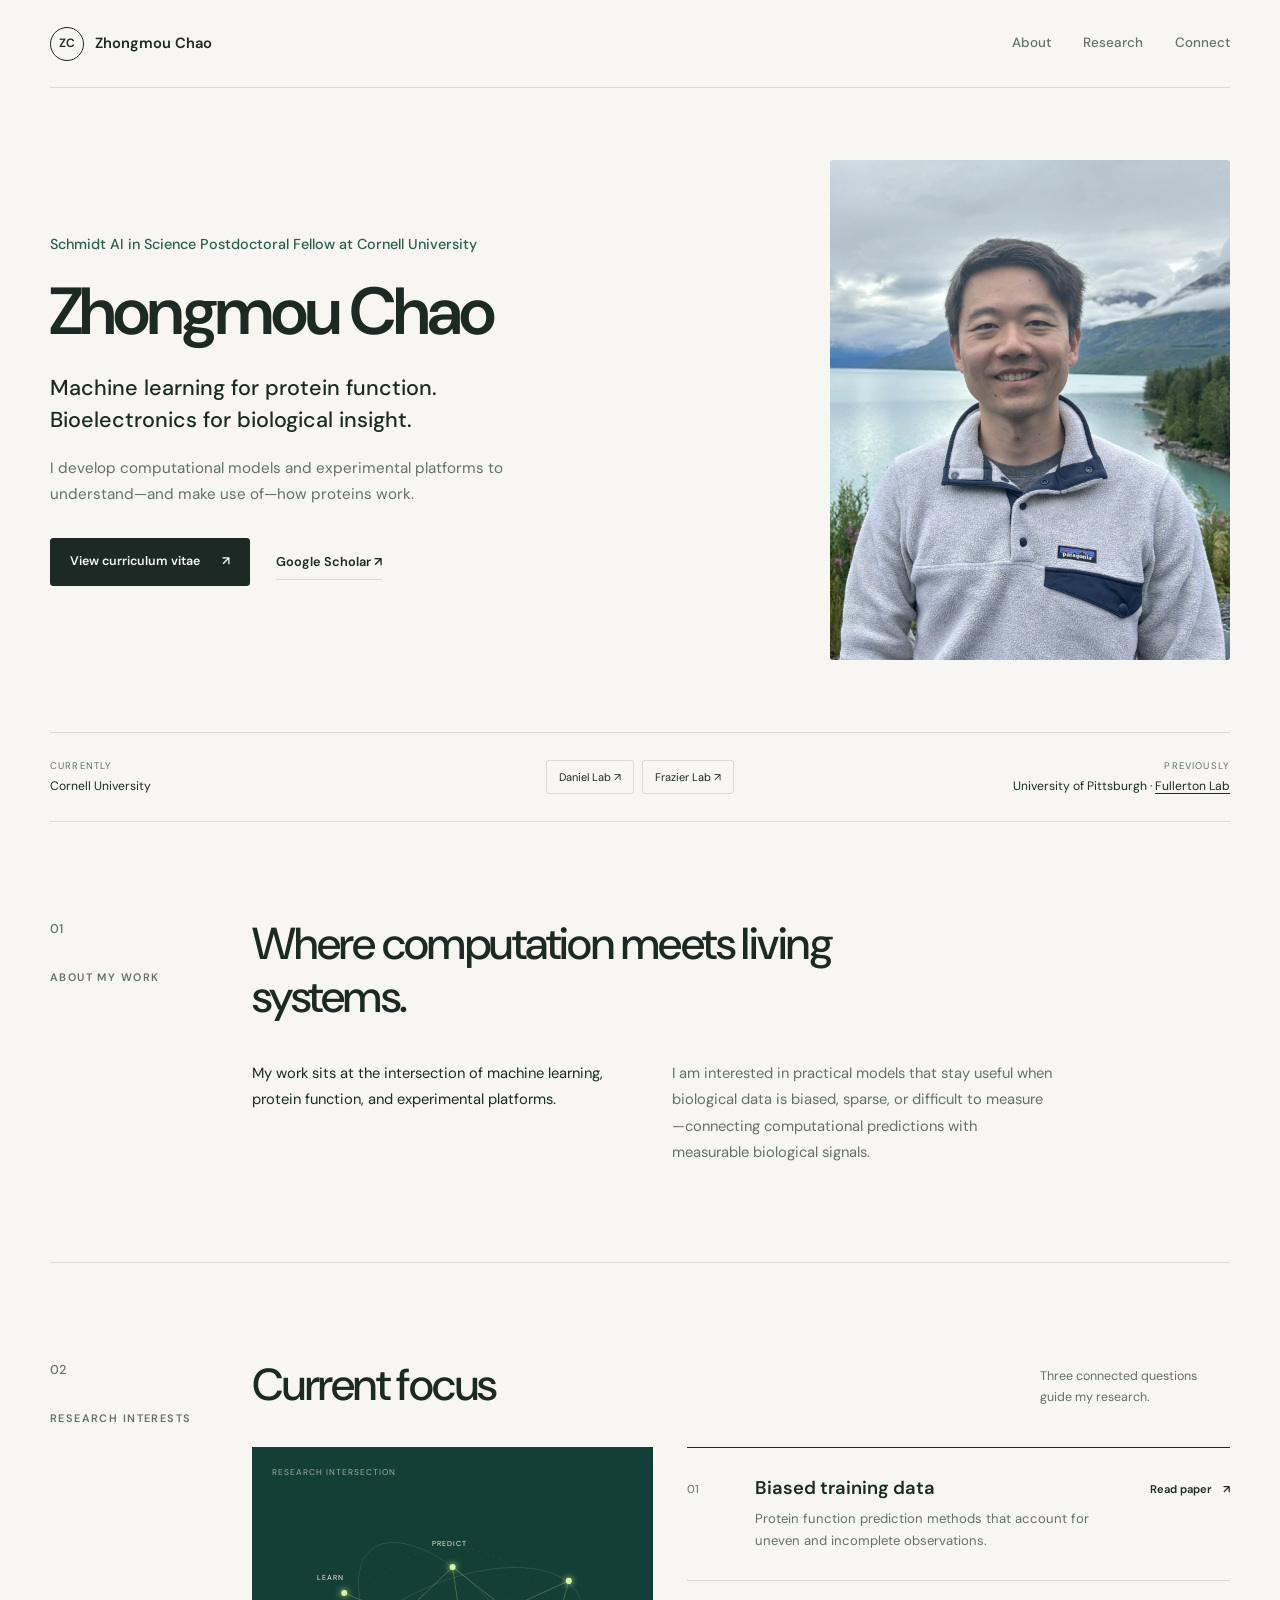
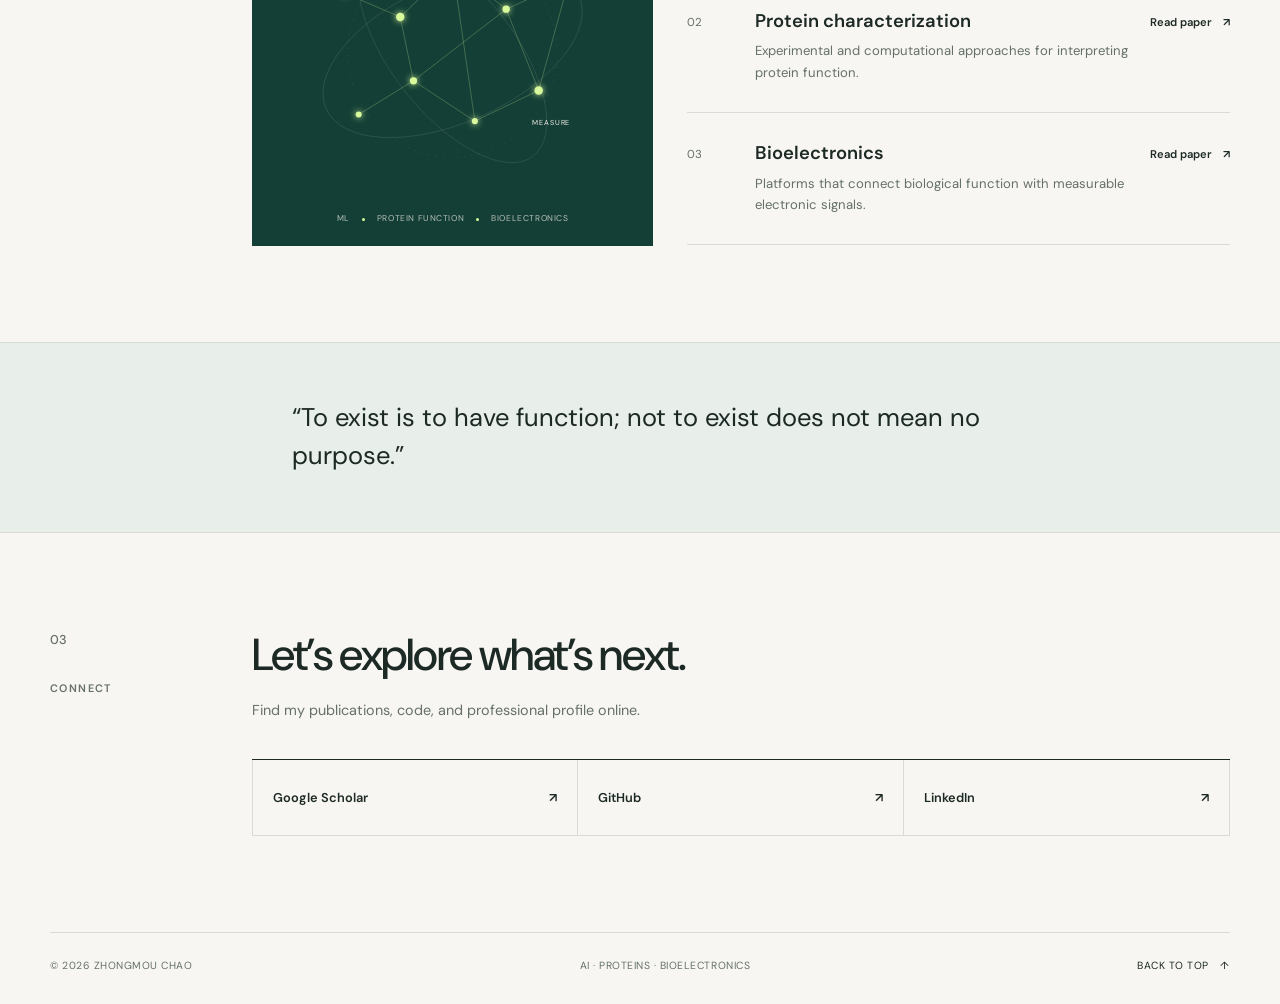
==== commit 0fbb71ad: "Update conference event title in index.html" ====
--- a/index.html
+++ b/index.html
@@ -67,7 +67,7 @@
           <article class="conference-event">
             <p class="event-date"><strong>Sunday, Nov 8</strong><span>Poster</span></p>
             <div class="event-details">
-              <h3>Overcoming Survivorship Bias in the Engineering of Functional Protein Variants</h3>
+              <h3>PULSE: Modelling Survivorship Bias for Protein Function Prediction</h3>
               <p>Meet the Faculty and Post-Doc Candidates Poster Session</p>
             </div>
             <p class="event-logistics">1:00–3:00 PM<br>Exhibit Hall B · <strong>Board 287</strong></p>
--- a/style.css
+++ b/style.css
@@ -155,6 +155,27 @@
 .lab-links a:hover { background: var(--accent-soft); border-color: #bccdc2; }
 .previous { text-align: right; }
 .previous a { text-decoration: underline; text-underline-offset: 3px; }
+
+.conference {
+  width: min(var(--content), calc(100% - 64px));
+  margin: 0 auto;
+  padding: 48px 0;
+  border-bottom: 1px solid var(--line);
+}
+.conference-heading { display: flex; align-items: end; justify-content: space-between; gap: 40px; margin-bottom: 28px; }
+.conference-heading .eyebrow { margin-bottom: 8px; color: var(--accent); }
+.conference-heading h2 { margin: 0; font-size: 2rem; }
+.conference-heading > p { max-width: 480px; margin: 0; color: var(--muted); font-size: 0.85rem; }
+.conference-events { border-top: 1px solid var(--ink); }
+.conference-event { display: grid; padding: 22px 0; border-bottom: 1px solid var(--line); grid-template-columns: 150px minmax(0, 1fr) 175px; gap: 24px; align-items: start; }
+.event-date { margin: 0; font-size: 0.75rem; }
+.event-date strong { display: block; font-weight: 600; }
+.event-date span { display: inline-block; margin-top: 5px; color: var(--accent); font-size: 0.65rem; font-weight: 600; letter-spacing: .08em; text-transform: uppercase; }
+.event-details h3 { max-width: 650px; margin-bottom: 5px; font-size: 0.94rem; font-weight: 600; line-height: 1.45; }
+.event-details p { margin: 0; color: var(--muted); font-size: 0.72rem; }
+.event-logistics { margin: 0; font-size: 0.74rem; line-height: 1.7; text-align: right; }
+.event-logistics strong { color: var(--accent); }
+.conference-venue { margin: 14px 0 0; color: var(--muted); font-size: 0.67rem; }
 
 .section {
   display: grid;
@@ -230,7 +251,10 @@
 }
 
 @media (max-width: 760px) {
-  .site-header, .hero, .affiliation-strip, .section, .site-footer { width: calc(100% - 40px); }
+  .site-header, .hero, .affiliation-strip, .conference, .section, .site-footer { width: calc(100% - 40px); }
+  .conference-heading { align-items: start; flex-direction: column; gap: 16px; }
+  .conference-event { grid-template-columns: 130px minmax(0, 1fr); gap: 16px 24px; }
+  .event-logistics { grid-column: 2; text-align: left; }
   .hero { padding: 56px 0; grid-template-columns: 1fr; gap: 44px; }
   .hero-copy { max-width: 620px; }
   .hero-portrait { max-width: 380px; margin: 0; }
@@ -248,7 +272,12 @@
   .brand > span:last-child { display: none; }
   .nav { gap: 22px; }
   .nav a { font-size: 0.76rem; }
-  .hero, .affiliation-strip, .section, .site-footer { width: calc(100% - 32px); }
+  .hero, .affiliation-strip, .conference, .section, .site-footer { width: calc(100% - 32px); }
+  .conference { padding: 40px 0; }
+  .conference-event { grid-template-columns: 1fr; gap: 10px; }
+  .event-date { display: flex; align-items: center; justify-content: space-between; gap: 16px; }
+  .event-date span { margin-top: 0; }
+  .event-logistics { grid-column: 1; }
   .hero { padding: 44px 0; gap: 36px; }
   .hero .eyebrow { font-size: 0.82rem; }
   h1 { font-size: 2.8rem; }
